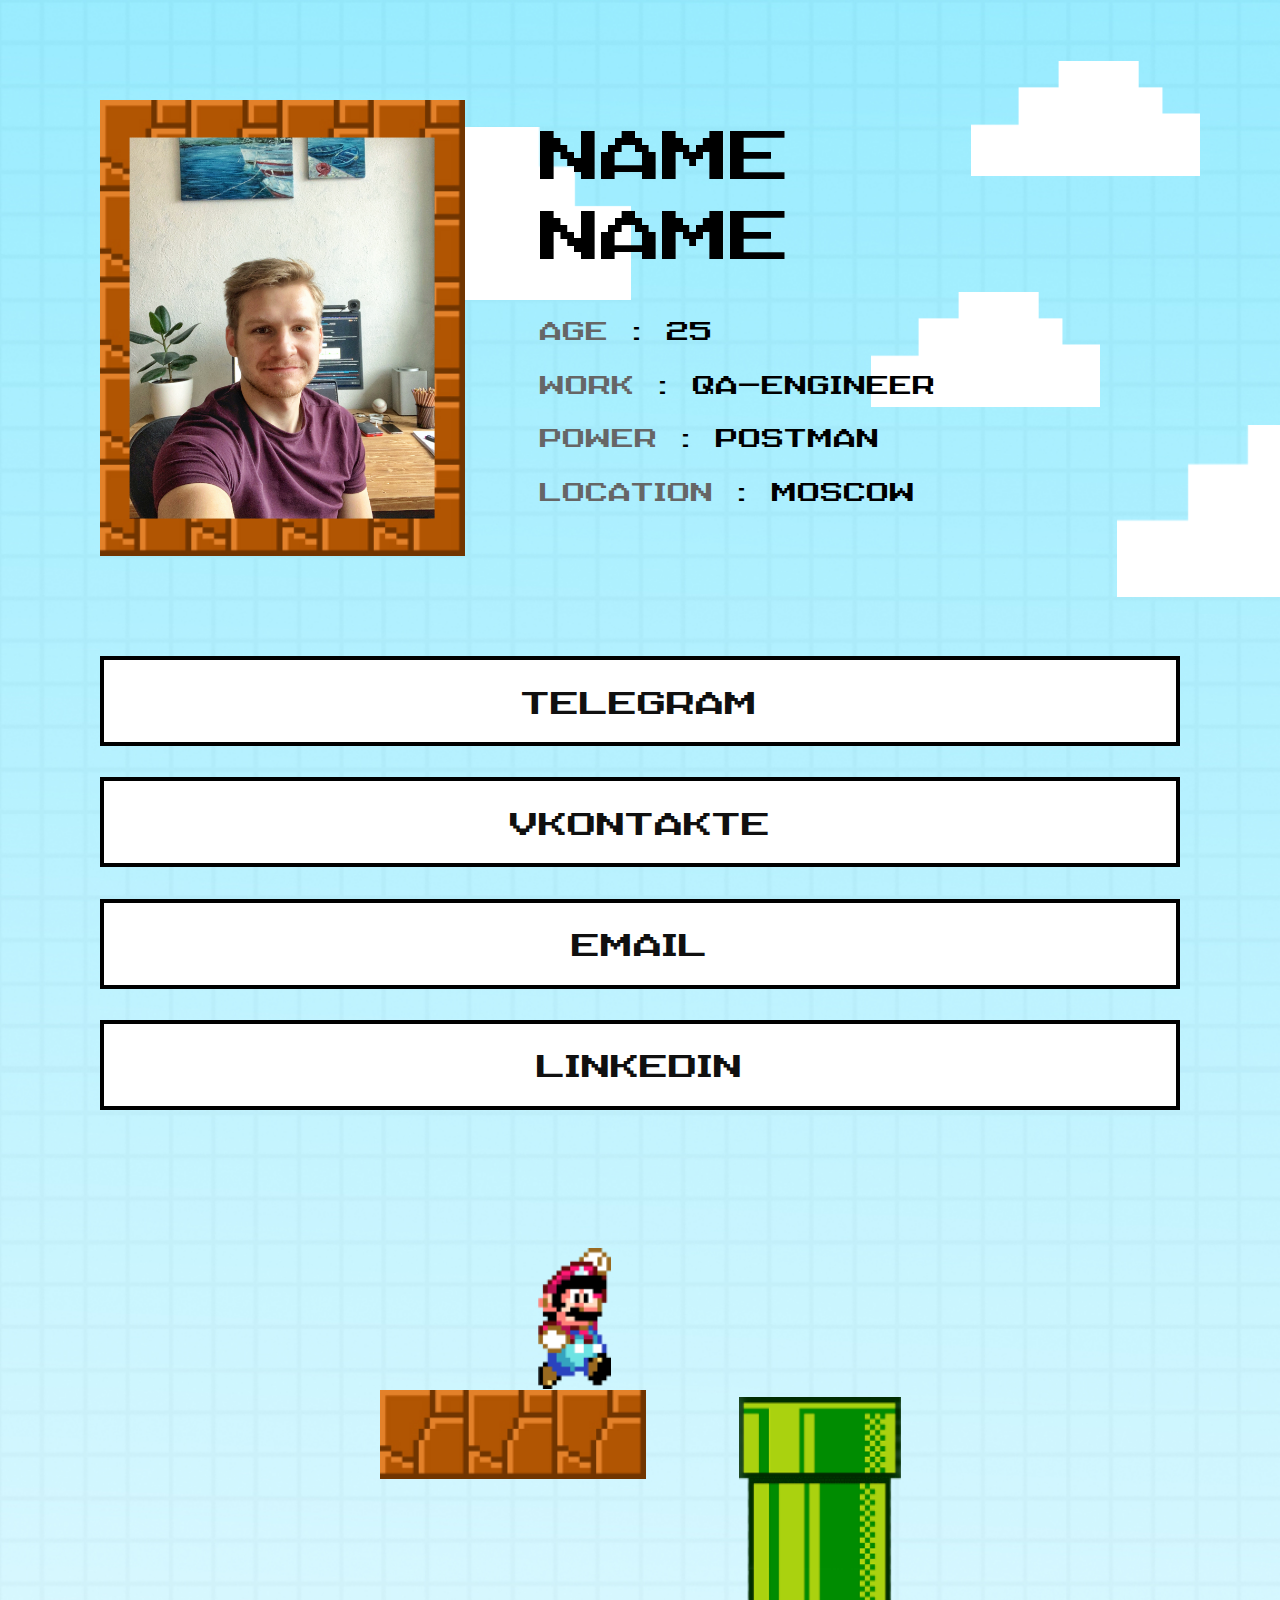
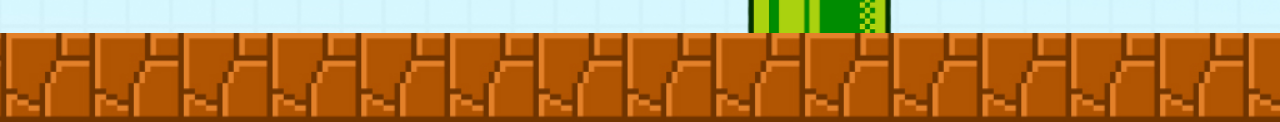
==== index.html @ f7bfec95 "Файлы сайта-визитки" ====
<!doctype html>
<html lang="ru">

<head>
   <!-- Название страницы, которое отображается в верху вкладки браузера -->
   <title>Super Mario</title>
   <meta http-equiv="Content-type" content="text/html;charset=UTF-8" />
   <meta name="viewport" content="width=device-width" initial-scale=1.0>
   <!-- изображение Марио, отображается перед названием страницы вверху вкладки браузера -->
   <link rel="icon" href="./image/favicon__mario.png" type="image/png">
   <!-- подключение файла стилей, который убирает настройки браузера для одинакового отображения страницы во всех браузерах -->
   <link rel="stylesheet" href="css/resetStyle.css">
   <!-- подключение файла стилей -->
   <link rel="stylesheet" href="css/style.css?_v=1">
</head>

<body>
   <div class="wrapper">
      <main class="main">
         <!-- Облако -->
         <img class="cloud_1" src="./image/cloud.png" alt="Облако">
         <!-- Облако -->
         <img class="cloud_2" src="./image/cloud.png" alt="Облако">
         <!-- Облако -->
         <img class="cloud_3" src="./image/cloud.png" alt="Облако">
         <!-- Облако -->
         <img class="cloud_4" src="./image/cloud.png" alt="Облако">
         <!-- Полка на которой стоит Марио -->
         <img class="shelf" src="./image/shelf.jpg" alt="Полка на которой стоит Mario">
         <!-- Изображение Марио -->
         <div class="mario duble_jump">
            <img class="mario-img" src="./image/mario.png" alt="Марио">
         </div>
         <!-- Зелёная труба -->
         <img class="green__pipe" src="./image/green__pipe.png" alt="Зеленая труба">
         <!-- Пол -->
         <div class="floor">
            <img class="floor-img" src="./image/floor.jpg" alt="Пол из камней">
         </div>

         <!-- аудио файл, воспроизводится при прыжке Марио -->
         <audio src="./audio/super-mario.mp3" preload></audio>
         <div class="container">
            <section class="data">
               <div class="foto">
                  <div class="foto__frame">
                     <!-- Рамка для фото -->
                     <img src="./image/foto__frame.jpg" alt="Рамка для фотографии из камней">
                  </div>
                  <div class="foto__foto">
                     <!-- Фото -->
                     <img src="./image/foto.jpg" alt="Фотография">
                  </div>
               </div>
               <div class="text">
                  <!-- Имя -->
                  <div class="name">
                     <div>NAME</div>
                     <div>NAME</div>
                  </div>
                  <div>
                     <div class="list"><span>age</span><span>:</span><span>25</span></div>
                     <div class="list"><span>work</span><span>:</span><span>qa-engineer</span></div>
                     <div class="list"><span>Power</span><span>:</span><span>Postman</span></div>
                     <div class="list"><span>location</span><span>:</span><span>moscow</span></div>

                  </div>
               </div>
            </section>
            <!-- Ссылки -->
            <section class="links">
               <div class="link"><a href="https://t.me/german_dolnikov">Telegram</a></div>
               <div class="link"><a href="https://vk.com/german.dolnikov">Vkontakte</a></div>
               <div class="link"><a href="mailto:german@dolnikov.ru">Email</a></div>
               <div class="link"><a href="https://www.linkedin.com/in/germandolnikov/">Linkedin</a></div>

            </section>
         </div>
      </main>
   </div>
   <!-- подключение файла javascript -->
   <script src="js/script.js"></script>
</body>

</html>
---- css/resetStyle.css ----
/*Сброс стилей браузеров*/
* {
	padding: 0;
	margin: 0;
	border: 0;
	box-sizing: border-box;
}

*,
*:before,
*:after {
	-moz-box-sizing: border-box;
	-webkit-box-sizing: border-box;
	box-sizing: border-box;
}

:focus,
:active {
	outline: none;
}

a:focus,
a:active {
	outline: none;
}

nav,
footer,
header,
aside {
	display: block;
}

html,
body {
	height: 100%;
	width: 100%;
	font-size: 100%;
	line-height: 1;
	font-size: 14px;
	-ms-text-size-adjust: 100%;
	-moz-text-size-adjust: 100%;
	-webkit-text-size-adjust: 100%;
}

input,
button,
textarea {
	font-family: inherit;
}

input::-ms-clear {
	display: none;
}

button {
	cursor: pointer;
}

button::-moz-focus-inner {
	padding: 0;
	border: 0;
}

a,
a:visited {
	text-decoration: none;
}

a:hover {
	text-decoration: none;
}

ul li {
	list-style: none;
}

img {
	vertical-align: top;
}

h1,
h2,
h3,
h4,
h5,
h6 {
	font-size: inherit;
	font-weight: 400;
}
---- css/style.css ----
/* подключение файлов шрифта с разными вариантами форматов для отображения в разных браузерах */
@font-face {
   font-family: "Nineteen Ninety Seven";
   font-style: normal;
   font-weight: 400;
   src: local("Nineteen Ninety Seven"),
      /* Пути к файлам шрифта */
      url("../fonts/NineteenNinetySeven.otf") format("otf"),
      url("../fonts/NineteenNinetySeven.ttf") format("ttf"),
      url("../fonts/NineteenNinetySeven.woff") format("woff"),
      url("../fonts/NineteenNinetySeven.woff2") format("woff2");
}

/* замена изображения курсора */
html {
   cursor: url("../image/default__cursor.png"), auto;
}

/* замена изображения курсора при наведения на ссылки*/
.mario-img,
a {
   cursor: url("../image/cuesor_on_link.png") 18 0, auto;
}

/* установка шрифта для всего документа */
body {
   font-family: "Nineteen Ninety Seven";
   overflow-x: hidden;
}

.main {
   position: relative;
   /* размеры блока, который формирует размер страницы отображения на экране */
   /* ширина блока равна ширине экрана */
   width: 100vw;
   /* высота блока равна минимум высоте экрана */
   min-height: 100vh;
   /* а также высота может быть больше высоты экрана если требуется вместить содержимое страницы */
   height: 100%;
   /* картинка фона */
   background-image: url(../image/fon_1440.jpg);
   /* настройки отображения картинки */
   background-repeat: no-repeat;
   background-size: cover;
   overflow: hidden;
}

/* Медиа запрос. Применяются стили указанные в медиазапросе при ширине экрана меньше указанного (1440px) */
@media (max-width: 1439.98px) {
   .main {
      /* картинка фона */
      background-image: url(../image/fon_1024.jpg);
      padding-bottom: 40vw;
   }
}

/* при еще более меньшем экране снова стили поменяются, но только те, которые записаны в медиазапросе */
@media (max-width:1023.98px) {
   .main {
      padding-bottom: 50vw;
   }
}

.floor {
   position: absolute;
   /* позиционирование каменного пола от низа экрана (в процентах относительно высоты экрана) */
   bottom: 0vw;
   /* высота пола*/
   height: 4.93vw;
   /* ширина пола */
   width: 100%;
   z-index: 3;
}

@media (max-width:1439.98px) {
   .floor {
      height: 6.93vw;
   }
}

@media (max-width:1023.98px) {
   .floor {
      height: 11.11vw;
   }
}

.floor-img {
   /* позиционирование картинки пола, такой набор стилей применяется
   для адаптивного отображения картинки внутри блока floor */
   position: absolute;
   top: 0;
   left: 0;
   width: 100%;
   height: 100%;
   object-fit: cover;
}

/* Облака */

[class^="cloud"] {
   position: absolute;
}

/* позиционирование облаков и их размеры */
.cloud_1 {
   /* координаты позиционирования */
   top: 7.08vw;
   left: 16.04vw;
   /* размер */
   width: 19.03vw;
   height: 9.58vw;
}

@media (max-width:1439.98px) {
   .cloud_1 {
      top: 9.96vw;
      left: 22.56vw;
      width: 26.76vw;
      height: 13.48vw;
   }
}

.cloud_2 {
   top: 3.4vw;
   left: 53.96vw;
   width: 12.71vw;
   height: 6.39vw;
}

@media (max-width:1439.98px) {
   .cloud_2 {
      top: 22.8vw;
      left: 68.07vw;
      width: 17.87vw;
      height: 8.98vw;
   }
}

@media (max-width:1023.98px) {
   .cloud_2 {
      top: 4.72vw;
      left: 58.06vw;
      width: 30vw;
      height: 15vw;
   }
}

.cloud_3 {
   top: 17.01vw;
   left: 48.4vw;
   width: 12.71vw;
   height: 6.39vw;
}

@media (max-width:1439.98px) {
   .cloud_3 {
      top: 4.79vw;
      left: 75.88vw;
      width: 17.87vw;
      height: 8.98vw;
   }
}

@media (max-width:1023.98px) {
   .cloud_3 {
      top: 44.17vw;
      left: 43vw;
      width: 30vw;
      height: 15vw;
   }
}

.cloud_4 {
   top: 9.17vw;
   right: 6.87vw;
   width: 19.03vw;
   height: 9.58vw;
}

@media (max-width:1439.98px) {
   .cloud_4 {
      top: 33.2vw;
      right: -14vw;
      width: 26.76vw;
      height: 13.48vw;
   }
}

@media (max-width:1023.98px) {
   .cloud_4 {
      top: 30vw;
      right: -5.5vw;
      width: 23.89vw;
      height: 11.94vw;
   }
}

/* блок, который задаёт размеры области для содержания страницы. В нем находятся фото, текст и ссылки */
.container {
   width: 100%;
   padding: 5.56vw;
}

@media (max-width:1439.98px) {
   .container {
      display: block;
      padding: 7.81vw;
   }
}

/* Зелёная труба */
.green__pipe {
   /* позиционирование картинки  */
   position: absolute;
   bottom: 0vw;
   right: 5.56vw;
   z-index: 2;
   /* размер картинки */
   width: 9.03vw;
   height: 18.06vw;
}

@media (max-width:1439.98px) {
   .green__pipe {
      right: 29.59vw;
      width: 12.7vw;
      height: 25.39vw;
   }
}

@media (max-width:1023.98px) {
   .green__pipe {
      bottom: -10vw;
      right: 16.67vw;
      width: 19.44vw;
      height: 38.89vw;
   }
}

/* полка, на которой стоит Марио */
.shelf {
   position: absolute;
   bottom: 21.81vw;
   right: 16.67vw;
   width: 14.79vw;
   height: 4.93vw;
}

@media (max-width:1439.98px) {
   .shelf {
      bottom: 19vw;
      right: 49.51vw;
      width: 20.8vw;
      height: 6.93vw;
   }
}

@media (max-width:1023.98px) {
   .shelf {
      bottom: 17.78vw;
      right: 44.72vw;
      width: 33.33vw;
      height: 11.11vw;
   }
}

/* Блок с картинкой Марио, этот блок применяется для анимации движения Марио.
Этот блок будет поворачиватся и перемещать Марио */
.mario {
   /* позиционирование */
   position: absolute;
   bottom: 20.5vw;
   right: 9.3vw;
   z-index: 1;
   /* размеры */
   width: 14vw;
   height: 14vw;
}

/* картинка Марио */
.mario-img {
   /* размеры */
   width: 4.1vw;
   height: 7.85vw;
}

@media (max-width:1439.98px) {
   .mario {
      bottom: 13vw;
      right: 34vw;
      width: 24vw;
      height: 24vw;
   }

   .mario-img {
      width: 5.76vw;
      height: 11.04vw;
   }
}

@media (max-width:1023.98px) {
   .mario {
      bottom: 10vw;
      right: 25vw;
      width: 35vw;
      height: 35vw;
   }

   .mario-img {
      width: 8.33vw;
      height: 15.83vw;
   }
}

/* общий блок, внутри которого находится блки с текстом */
.data {
   position: relative;
   display: flex;
   align-items: center;
   column-gap: 4.17vw;
}

@media (max-width:1439.98px) {
   .data {
      column-gap: 5.86vw;
   }
}

@media (max-width:1023.98px) {
   .data {
      display: block;
   }
}

/* размеры блока с фотографией */
.foto {
   position: relative;
   width: 20.28vw;
   height: 25.35vw;
}

@media (max-width:1439.98px) {
   .foto {
      width: 28.52vw;
      height: 35.64vw;
   }
}

@media (max-width:1023.98px) {
   .foto {
      width: 44.44vw;
      height: 55.56vw;
   }
}

.foto__frame,
.foto__foto {
   /*  задаёт размеры рамки и фото, они должны быть по размеру блока foto,
   т.е. 100% ширины и высоты */
   position: absolute;
   width: 100%;
   height: 100%;
}

/* Рамка для фотографии */
.foto__frame img {
   position: absolute;
   top: 0;
   left: 0;
   width: 100%;
   height: 100%;
   object-fit: cover;
}

/* Адаптивное позиционирование фотографии,
для того, что бы при загрузке любого размера
и соотношения сторон фотографии она отображалась правильно*/
.foto__foto img {
   position: absolute;
   /*  засположение фото по центру рамки */
   top: 50%;
   left: 50%;
   transform: translate(-50%, -50%);
   /* object-fit: cover это свойство поместит фото руководствуясь либо шириной,
   лобо высотой фотографии так, что бы фото заняло всё пространство */
   object-fit: cover;
   /* размер фотографии */
   width: 83.5%;
   height: 83.5%;
}

.name {
   /* размер шрифта имени */
   font-size: 3.333vw;
   font-weight: 500;
   /*  отступы между строчками с именем */
   padding-bottom: 0.1em;
}

@media (max-width:1439.98px) {
   .name {
      font-size: 4.79vw;
   }
}

@media (max-width:1023.98px) {
   .name {
      font-size: 6.12vw;
      margin-top: 9.72vw;
   }
}

.name div {
   margin-bottom: 0.3em;
   /* текст выводится заглавными буквами */
   text-transform: uppercase;
}

.list {
   /* текст выводится заглавными буквами */
   text-transform: uppercase;
   /* размер шрифта */
   font-size: 1.25vw;
   /* отступы между строчками */
   margin: 1.39em 0px;
}

@media (max-width:1439.98px) {
   .list {
      font-size: 1.76vw;
   }
}

@media (max-width:1023.98px) {
   .list {
      font-size: 3.89vw;
   }
}

/* цвет наименований */
.list span:first-child {
   color: #666666;
}

.list span:nth-child(2) {
   padding: 0vw 1.11em;
}

.links {
   display: flex;
   column-gap: 2.78vw;
}

/* Ссылки */
a {
   display: inline-block;
   /* текст заглавными буквами */
   text-transform: uppercase;
   /* внешние отступы от соседних элементов */
   margin-top: 6.94vw;
   /* отступы со всех стором от текста до рамки */
   padding: 2.08vw;
   font-size: 1.11vw;
   /* цвет шрифта */
   color: #101010;
   /* рамка ссылки: толщина линии, вид рамки, цвет */
   border: 0.28vw solid rgb(0, 0, 0);
   /* цвет фона */
   background-color: #FFFFFF;
}

@media (max-width:1439.98px) {
   .links {
      width: 100%;
      display: block;
      margin-top: 5.37vw;
   }

   a {
      font-size: 2.25vw;
      width: 100%;
      text-align: center;
      border-width: 0.39vw;
      margin-top: 2.44vw;
   }
}

@media (max-width:1023.98px) {
   .links {
      display: block;
      margin-top: 5.37vw;
   }

   a {
      font-size: 3.89vw;
      width: 100%;
      text-align: center;
      border-width: 1.11vw;
      margin-top: 4.17vw;
      padding: 5.56vw;
   }
}

/* Изменение цвета при наведении на ссылку */
a:hover {
   color: #D02F21;
}

/* ======= Анимация прыжка Mario ======= */
/* при изменении скорости анимации, необходимо поменять время в анимациях
под именами jump и rotate_img для сохранения синхронности */
.mario.jump {
   /* animation:
   jump - имя анимации
   1.5s - длительнасть в секундах
   linear - линейность воспроизведения (можно заменить на ease)
   forwards - после проигрывания остаётся конечное положение Марио
    */
   animation: jump 1.5s linear 1 forwards;
}

.mario.jump .mario-img {
   position: relative;
   animation: rotate_img 1.5s linear 1 forwards;
}

@keyframes jump {
   0% {
      transform: rotate(0deg);
   }

   40% {
      transform: rotate(130deg);
   }

   100% {
      transform: rotate(130deg);
   }
}

@keyframes rotate_img {
   0% {
      transform: rotate(0deg);
   }

   40% {
      transform: rotate(-130deg) translate(0%, 0%);
   }

   100% {
      transform: rotate(-130deg) translate(0%, 200%);
   }
}

/* анимация двойного прыжка */
.mario.duble_jump {
   animation: duble_jump 5s linear infinite;
}

@keyframes duble_jump {
   0% {
      transform: translate(0vw, 0vw);
   }

   8% {
      transform: translate(0vw, -1.5vw);
   }

   16% {
      transform: translate(0vw, 0vw);
   }

   24% {
      transform: translate(0vw, -1.5vw);
   }

   32% {
      transform: translate(0vw, 0vw);
   }

   100% {}
}
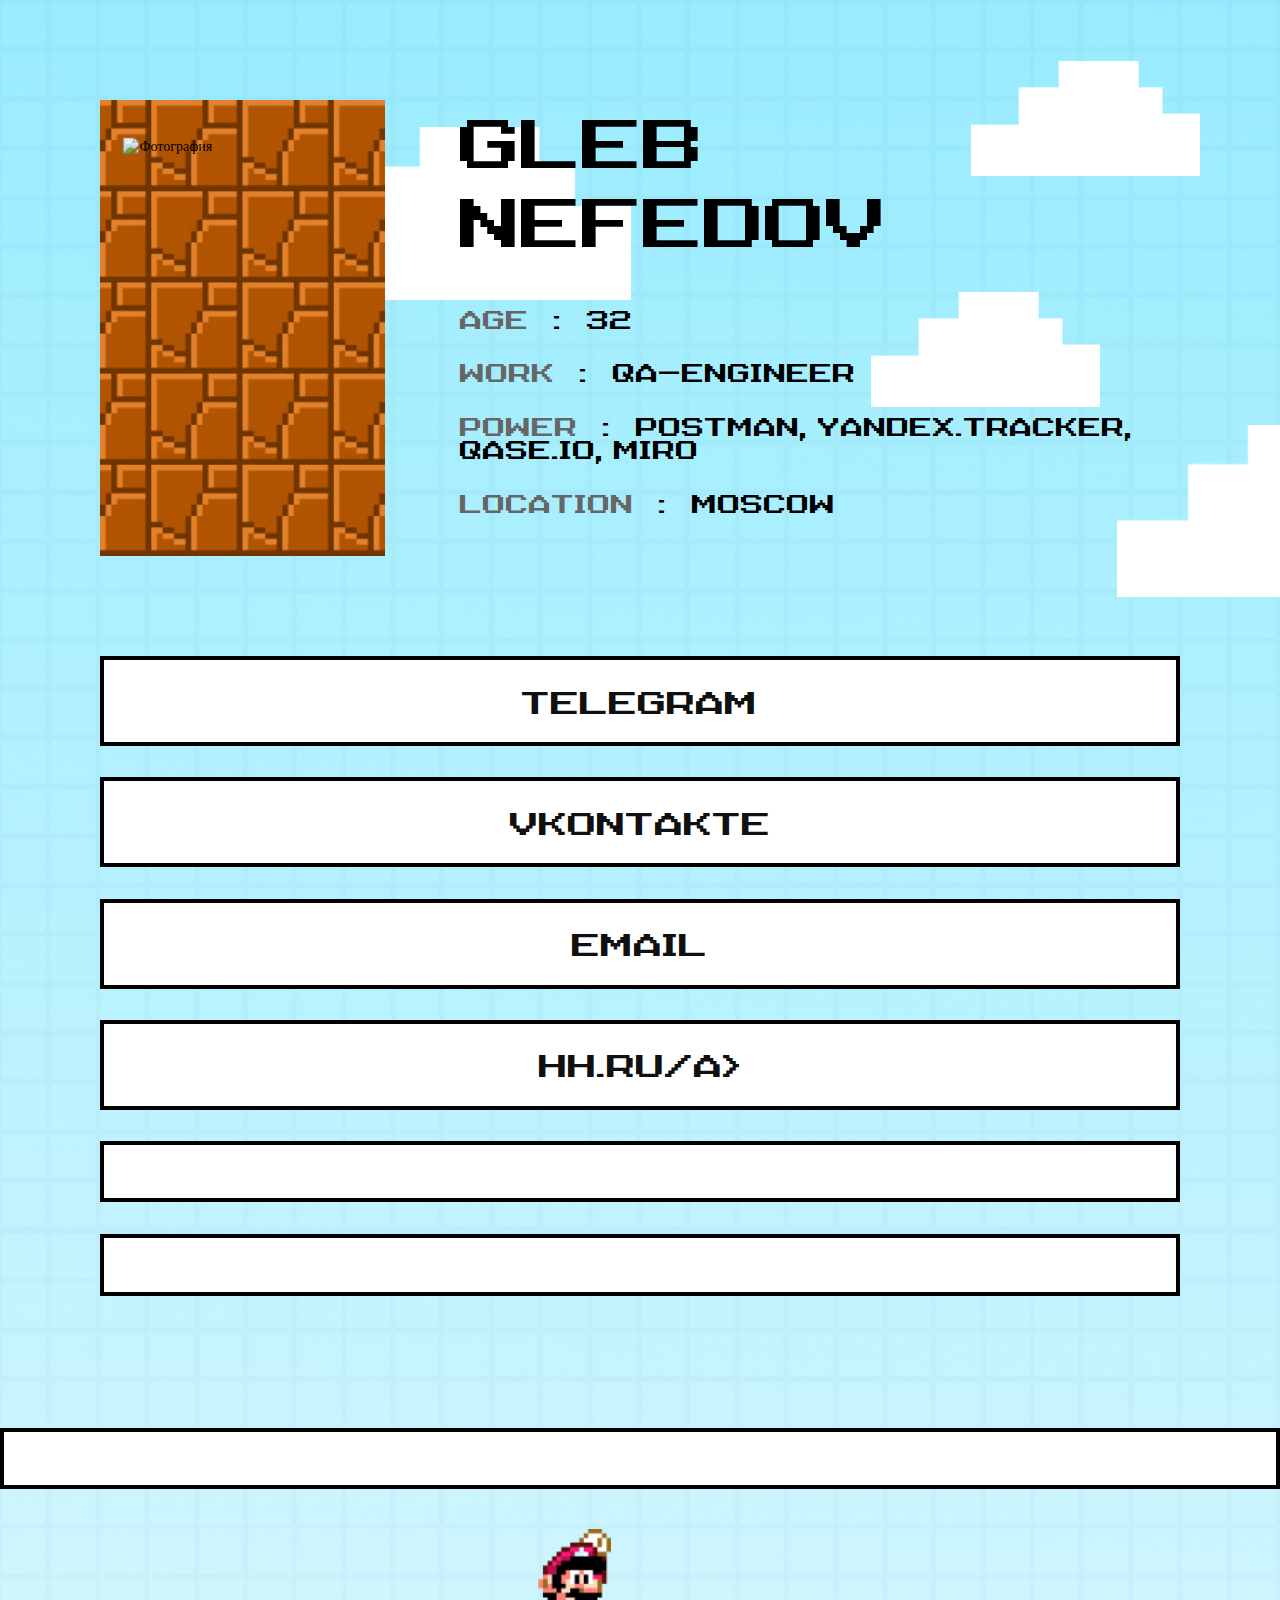
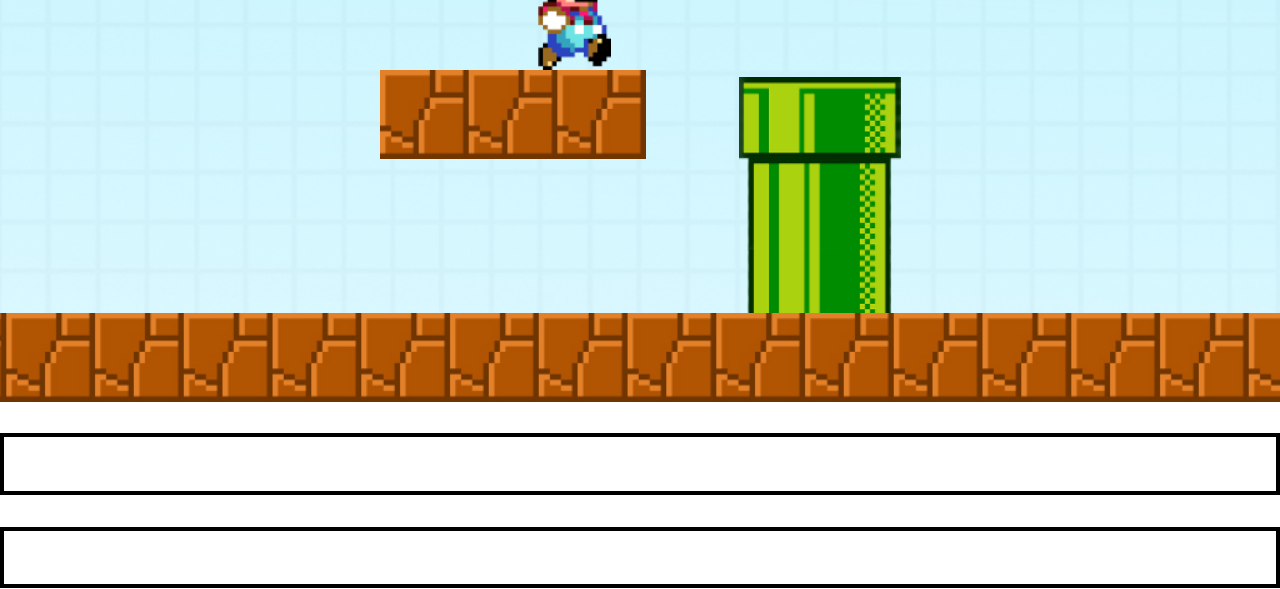
==== commit 9ea9662b: "Add files via upload" ====
--- a/index.html
+++ b/index.html
@@ -55,24 +55,24 @@
                <div class="text">
                   <!-- Имя -->
                   <div class="name">
-                     <div>NAME</div>
-                     <div>NAME</div>
+                     <div>Gleb</div>
+                     <div>Nefedov</div>
                   </div>
                   <div>
-                     <div class="list"><span>age</span><span>:</span><span>25</span></div>
-                     <div class="list"><span>work</span><span>:</span><span>qa-engineer</span></div>
-                     <div class="list"><span>Power</span><span>:</span><span>Postman</span></div>
-                     <div class="list"><span>location</span><span>:</span><span>moscow</span></div>
+                     <div class="list"><span>Age</span><span>:</span><span>32</span></div>
+                     <div class="list"><span>Work</span><span>:</span><span>Qa-engineer</span></div>
+                     <div class="list"><span>Power</span><span>:</span><span>Postman, Yandex.Tracker,  Qase.io, Miro</span></div>
+                     <div class="list"><span>Location</span><span>:</span><span>Moscow</span></div>
 
                   </div>
                </div>
             </section>
             <!-- Ссылки -->
             <section class="links">
-               <div class="link"><a href="https://t.me/german_dolnikov">Telegram</a></div>
-               <div class="link"><a href="https://vk.com/german.dolnikov">Vkontakte</a></div>
-               <div class="link"><a href="mailto:german@dolnikov.ru">Email</a></div>
-               <div class="link"><a href="https://www.linkedin.com/in/germandolnikov/">Linkedin</a></div>
+               <div class="link"><a href="https://t.me/E_Ventura">Telegram</a></div>
+               <div class="link"><a href="https://vk.com/nglebka">Vkontakte</a></div>
+               <div class="link"><a href="mailto:nglebka77@yandex.ru">Email</a></div>
+               <div class="link"><a href="https://hh.ru/resume/27342361ff009d2b800039ed1f736563726574/">HH.ru/a></div>
 
             </section>
          </div>
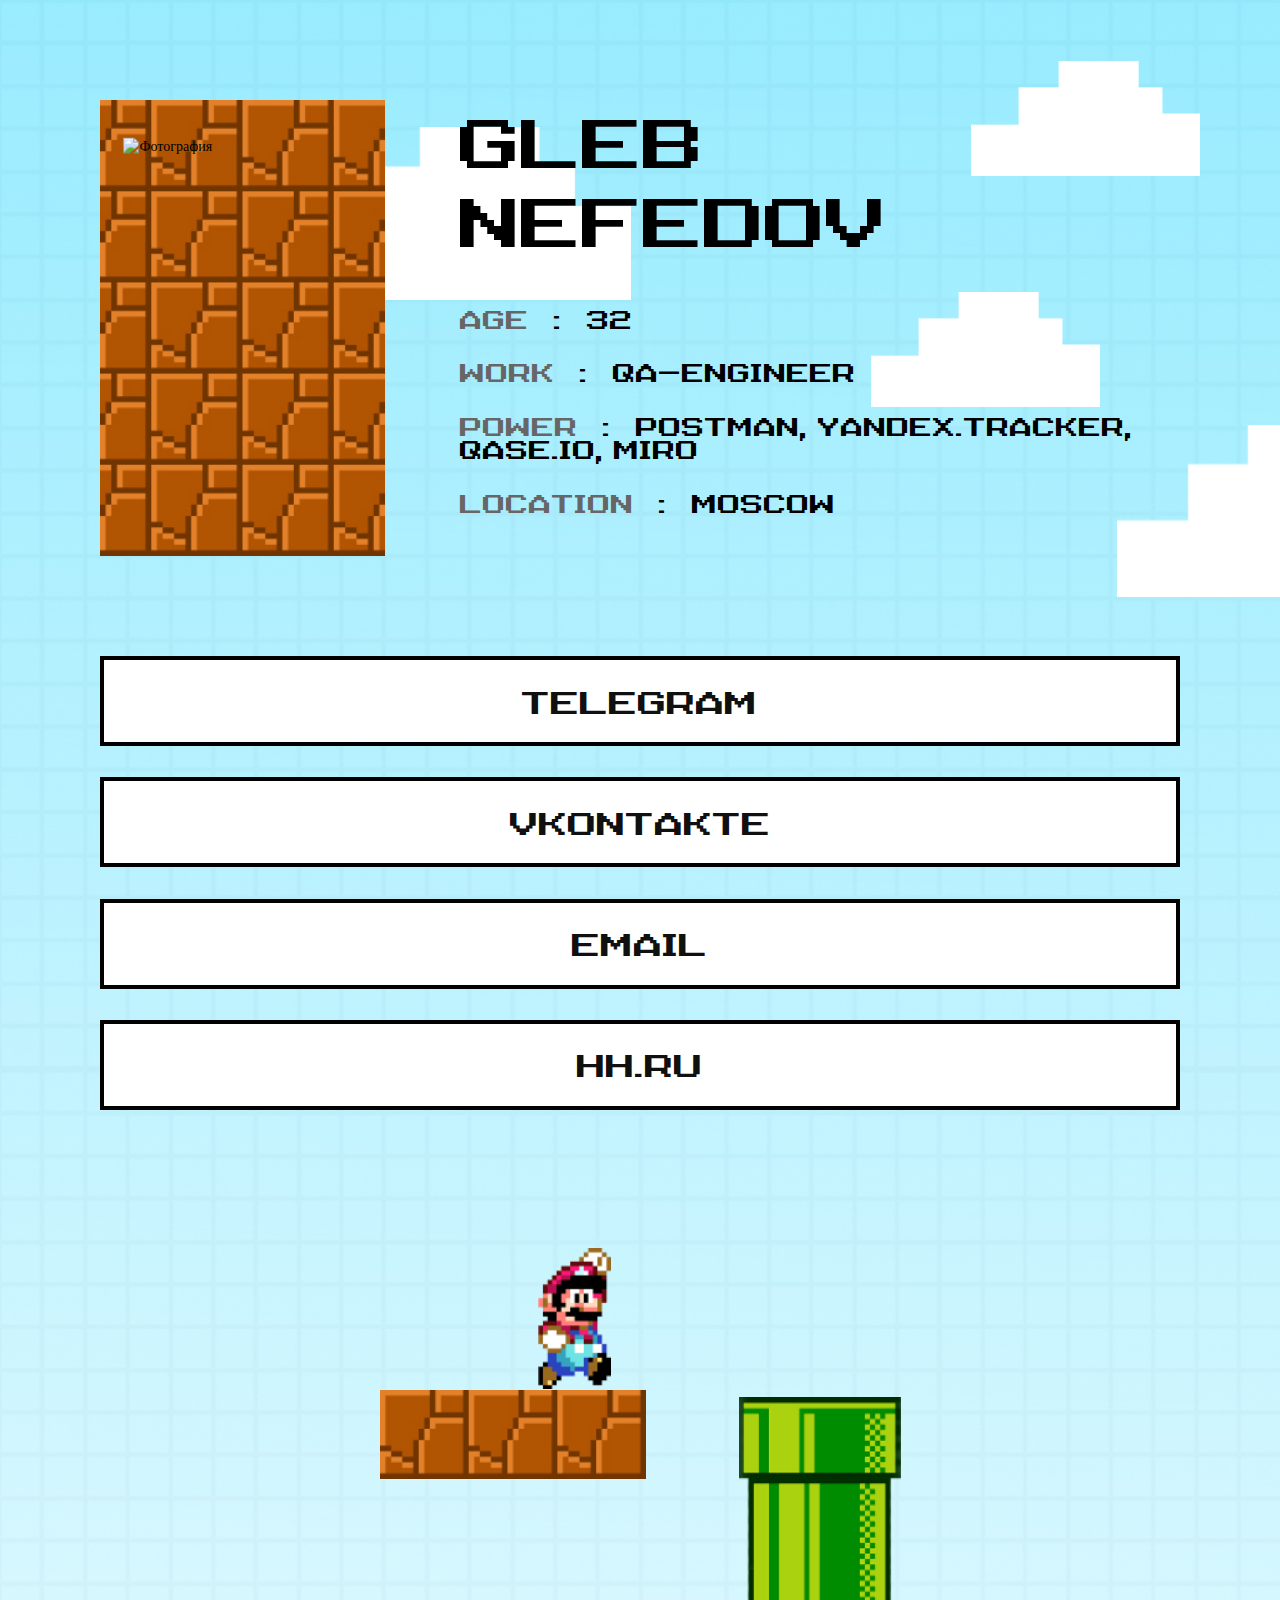
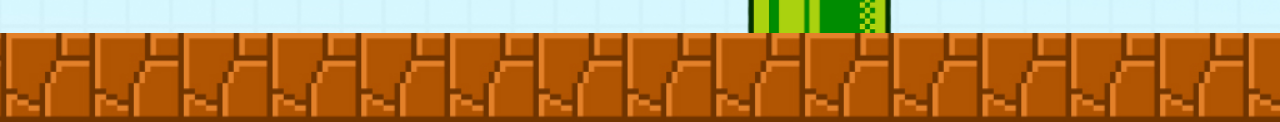
==== commit edbccba9: "Add files via upload" ====
--- a/index.html
+++ b/index.html
@@ -72,7 +72,7 @@
                <div class="link"><a href="https://t.me/E_Ventura">Telegram</a></div>
                <div class="link"><a href="https://vk.com/nglebka">Vkontakte</a></div>
                <div class="link"><a href="mailto:nglebka77@yandex.ru">Email</a></div>
-               <div class="link"><a href="https://hh.ru/resume/27342361ff009d2b800039ed1f736563726574/">HH.ru/a></div>
+               <div class="link"><a href="https://hh.ru/resume/27342361ff009d2b800039ed1f736563726574/">HH.ru</a></div>
 
             </section>
          </div>
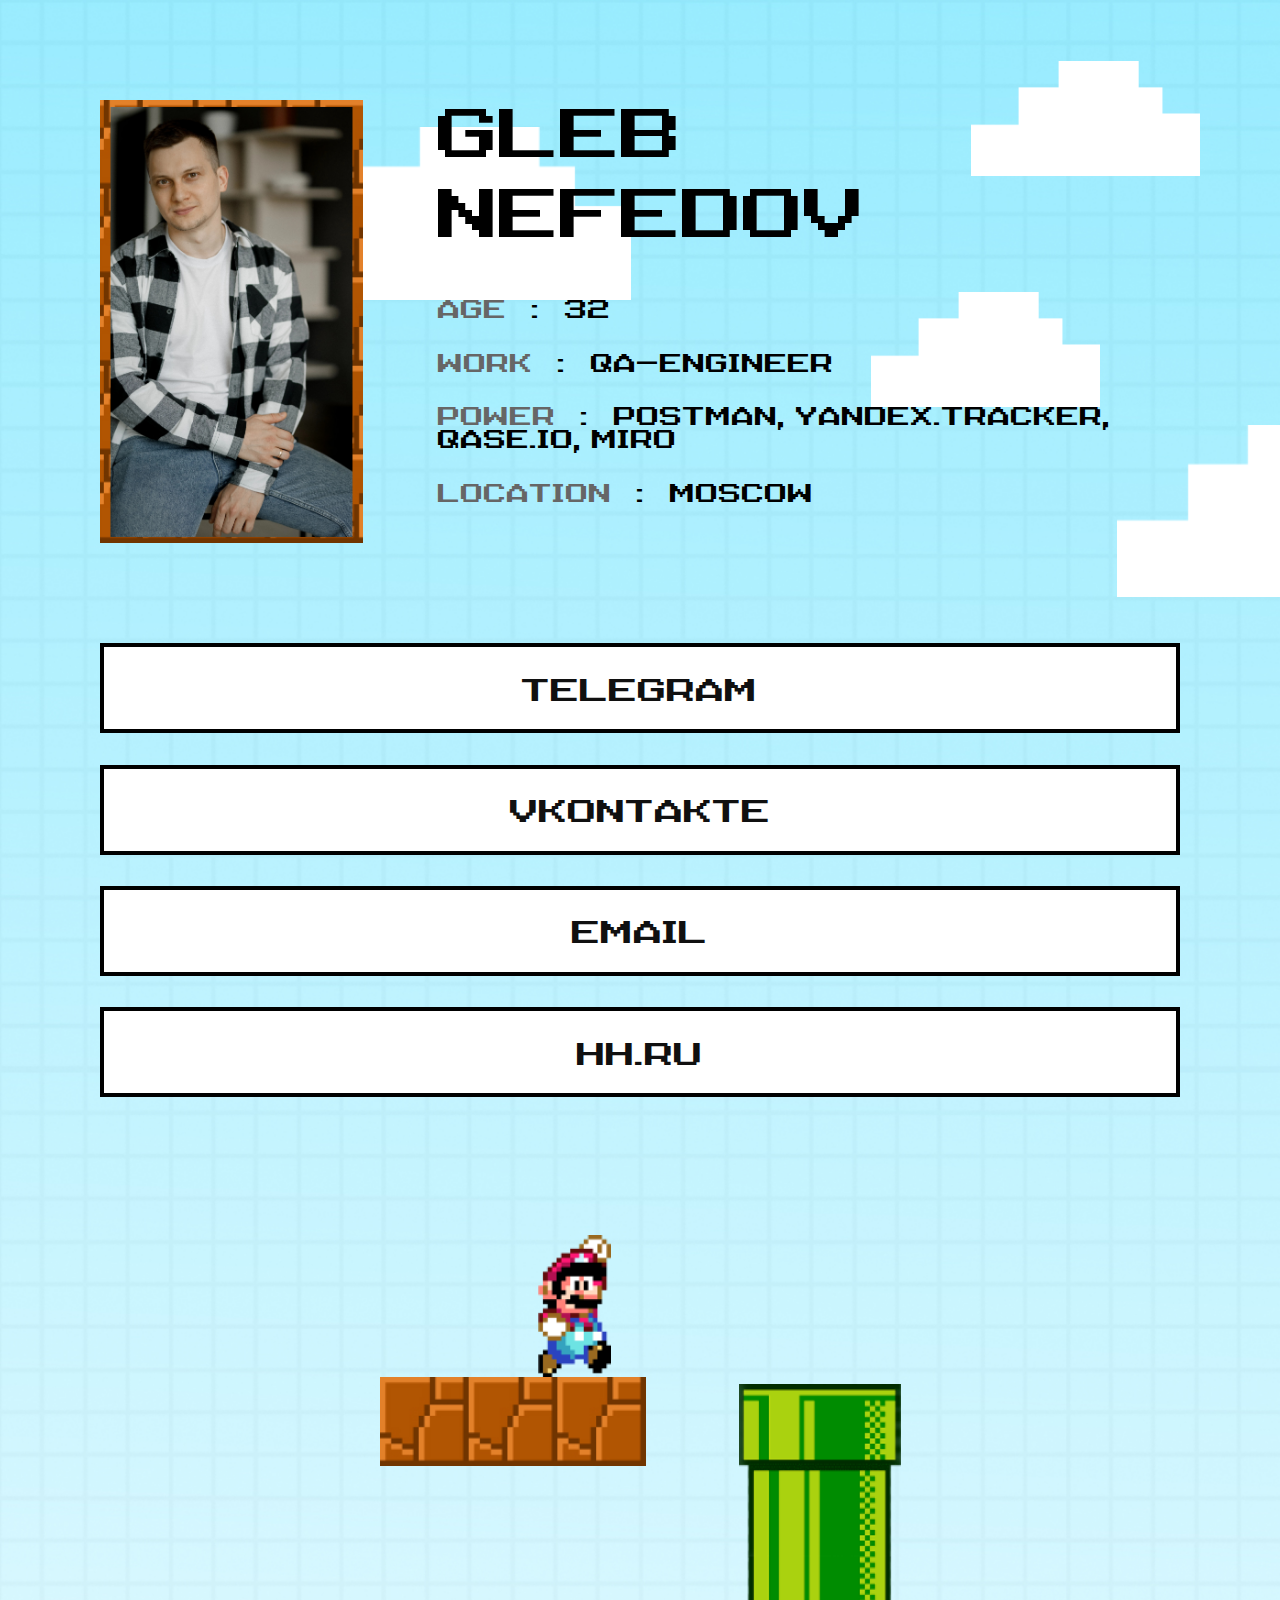
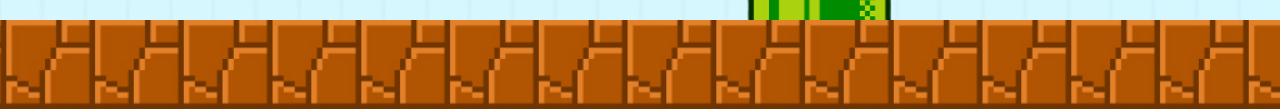
==== commit 1fde9b27: "Add files via upload" ====
--- a/index.html
+++ b/index.html
@@ -1,13 +1,28 @@
 <!doctype html>
 <html lang="ru">
+<head>
+   <!-- установка Yandex.Metrika counter -->
+<script type="text/javascript" >
+   (function(m,e,t,r,i,k,a){m[i]=m[i]||function(){(m[i].a=m[i].a||[]).push(arguments)};
+   m[i].l=1*new Date();
+   for (var j = 0; j < document.scripts.length; j++) {if (document.scripts[j].src === r) { return; }}
+   k=e.createElement(t),a=e.getElementsByTagName(t)[0],k.async=1,k.src=r,a.parentNode.insertBefore(k,a)})
+   (window, document, "script", "https://mc.yandex.ru/metrika/tag.js", "ym");
 
-<head>
+   ym(96444258, "init", {
+        clickmap:true,
+        trackLinks:true,
+        accurateTrackBounce:true
+   });
+</script>
+<noscript><div><img src="https://mc.yandex.ru/watch/96444258" style="position:absolute; left:-9999px;" alt="" /></div></noscript>
+<!-- /Yandex.Metrika counter -->
    <!-- Название страницы, которое отображается в верху вкладки браузера -->
    <title>Super Mario</title>
    <meta http-equiv="Content-type" content="text/html;charset=UTF-8" />
    <meta name="viewport" content="width=device-width" initial-scale=1.0>
    <!-- изображение Марио, отображается перед названием страницы вверху вкладки браузера -->
-   <link rel="icon" href="./image/favicon__mario.png" type="image/png">
+   <link rel="icon" href="./image/favicon__mario.ico" type="x-icon">
    <!-- подключение файла стилей, который убирает настройки браузера для одинакового отображения страницы во всех браузерах -->
    <link rel="stylesheet" href="css/resetStyle.css">
    <!-- подключение файла стилей -->
@@ -15,6 +30,10 @@
 </head>
 
 <body>
+        <!-- прелоадер-->
+   <div id='preloader'>
+    <img src="image/preloader.gif" alt="preloader">
+</div>
    <div class="wrapper">
       <main class="main">
          <!-- Облако -->
@@ -37,7 +56,6 @@
          <div class="floor">
             <img class="floor-img" src="./image/floor.jpg" alt="Пол из камней">
          </div>
-
          <!-- аудио файл, воспроизводится при прыжке Марио -->
          <audio src="./audio/super-mario.mp3" preload></audio>
          <div class="container">
--- a/css/style.css
+++ b/css/style.css
@@ -10,7 +10,34 @@
       url("../fonts/NineteenNinetySeven.woff") format("woff"),
       url("../fonts/NineteenNinetySeven.woff2") format("woff2");
 }
-
+/* прелоадер */
+#preloader {
+    position: fixed;
+    top: 0;
+    left: 0;
+    width: 100%;
+    height: 100%;
+    display: flex;
+    align-items: center;
+    justify-content: center;
+    background: #ffffff;
+}
+#preloader.hide-preloader {
+    animation: hidePreloader 1s;
+}
+
+#preloader.preloader-hidden {
+    display: none;
+}
+
+@keyframes hidePreloader {
+    0% {
+        opacity: 1;
+    }
+    100% {
+        opacity: 0;
+    }
+}
 /* замена изображения курсора */
 html {
    cursor: url("../image/default__cursor.png"), auto;
@@ -316,7 +343,7 @@
 .data {
    position: relative;
    display: flex;
-   align-items: center;
+   align-items: left;
    column-gap: 4.17vw;
 }
 
@@ -336,19 +363,19 @@
 .foto {
    position: relative;
    width: 20.28vw;
-   height: 25.35vw;
+   height: 35.35vw;
 }
 
 @media (max-width:1439.98px) {
    .foto {
-      width: 28.52vw;
-      height: 35.64vw;
+      width: 25.52vw;
+      height: 34.64vw;
    }
 }
 
 @media (max-width:1023.98px) {
    .foto {
-      width: 44.44vw;
+      width: 32.44vw;
       height: 55.56vw;
    }
 }
@@ -383,10 +410,10 @@
    transform: translate(-50%, -50%);
    /* object-fit: cover это свойство поместит фото руководствуясь либо шириной,
    лобо высотой фотографии так, что бы фото заняло всё пространство */
-   object-fit: cover;
+   object-fit: contain;
    /* размер фотографии */
-   width: 83.5%;
-   height: 83.5%;
+   width: 97%;
+   height: 97%;
 }
 
 .name {
@@ -503,7 +530,7 @@
 
 /* Изменение цвета при наведении на ссылку */
 a:hover {
-   color: #D02F21;
+   color: #ff0000;
 }
 
 /* ======= Анимация прыжка Mario ======= */
@@ -579,4 +606,4 @@
    }
 
    100% {}
-}+}
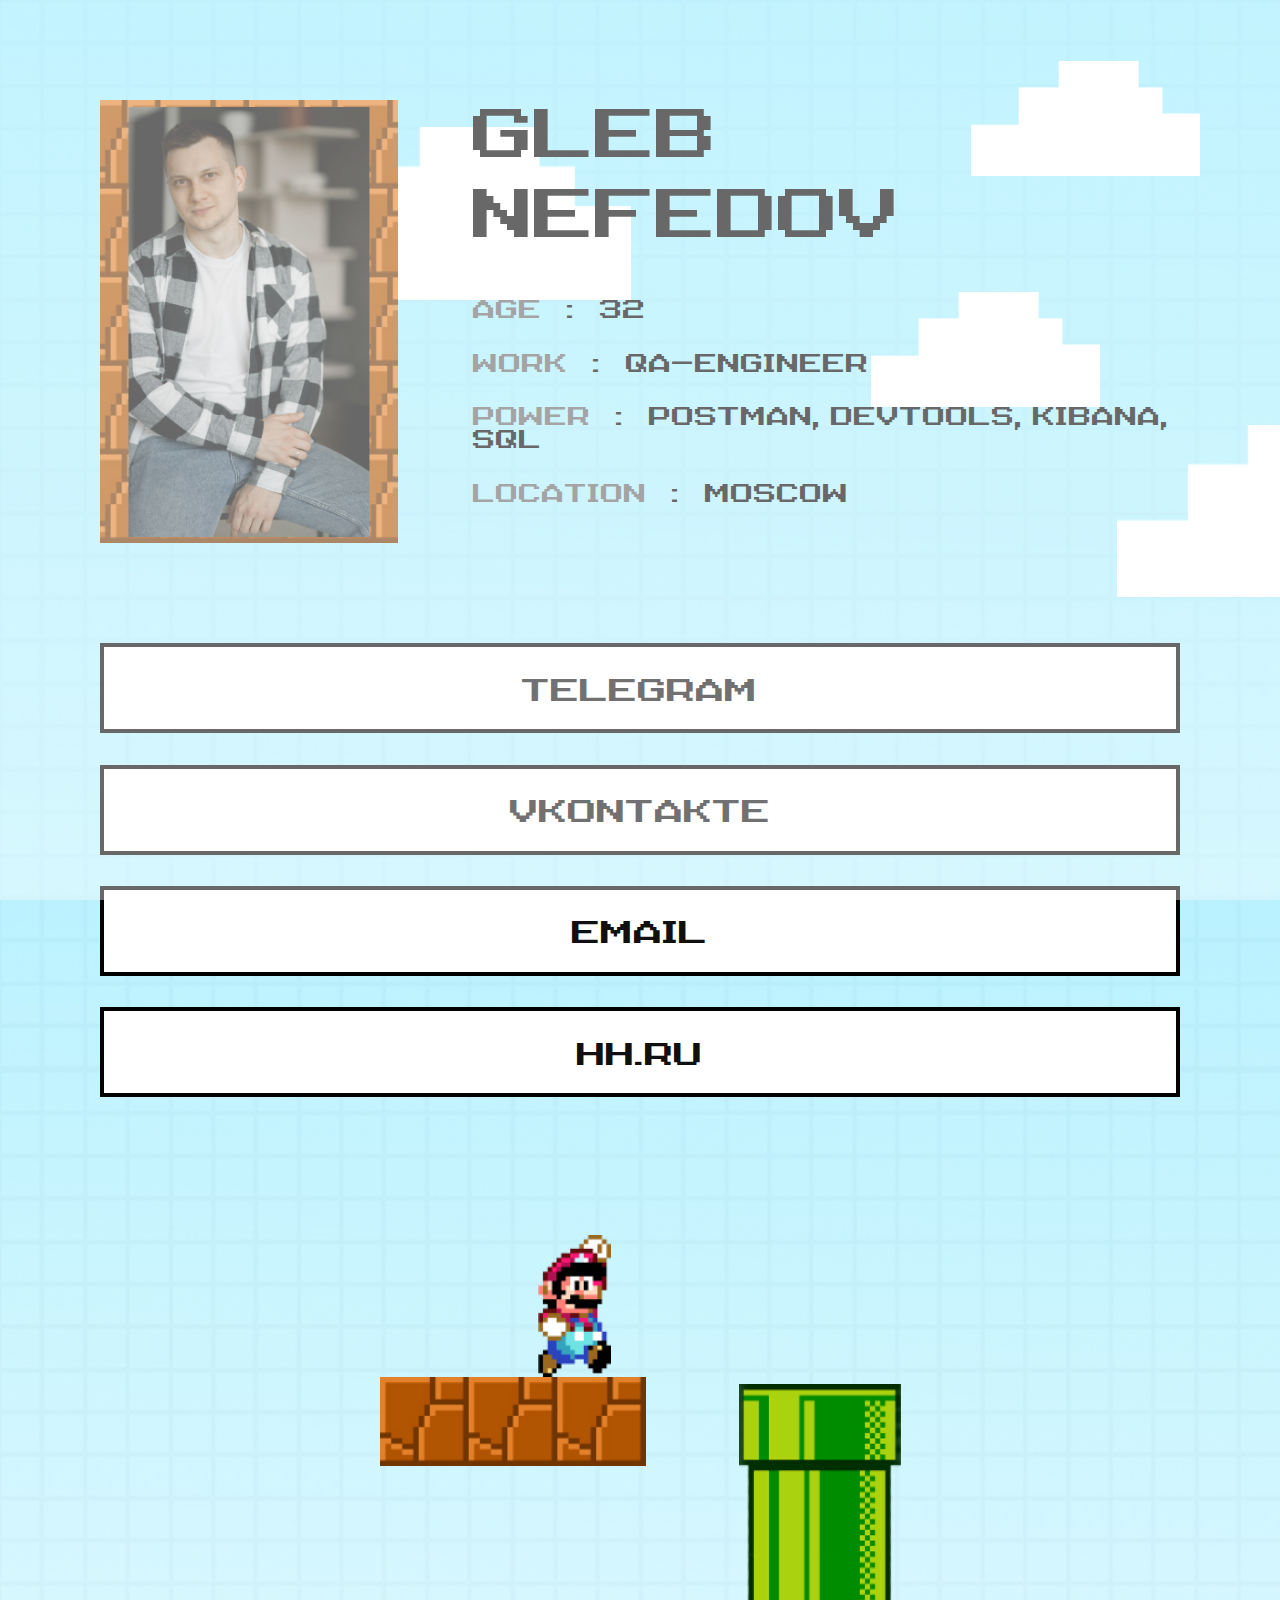
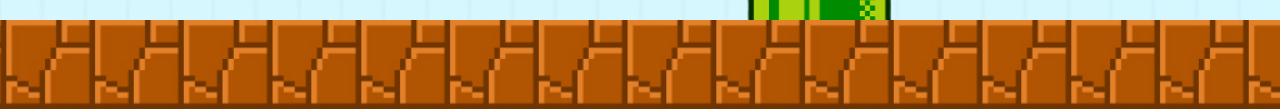
==== commit 5c05d6e4: "Изменил колонку power, добавил другие скиллы" ====
--- a/index.html
+++ b/index.html
@@ -18,11 +18,11 @@
 <noscript><div><img src="https://mc.yandex.ru/watch/96444258" style="position:absolute; left:-9999px;" alt="" /></div></noscript>
 <!-- /Yandex.Metrika counter -->
    <!-- Название страницы, которое отображается в верху вкладки браузера -->
-   <title>Super Mario</title>
+   <title>Super Mario by Glebka</title>
    <meta http-equiv="Content-type" content="text/html;charset=UTF-8" />
    <meta name="viewport" content="width=device-width" initial-scale=1.0>
    <!-- изображение Марио, отображается перед названием страницы вверху вкладки браузера -->
-   <link rel="icon" href="./image/favicon__mario.ico" type="x-icon">
+   <link rel="icon" href="./image/favicon__mario.png" type="png">
    <!-- подключение файла стилей, который убирает настройки браузера для одинакового отображения страницы во всех браузерах -->
    <link rel="stylesheet" href="css/resetStyle.css">
    <!-- подключение файла стилей -->
@@ -31,9 +31,10 @@
 
 <body>
         <!-- прелоадер-->
-   <div id='preloader'>
-    <img src="image/preloader.gif" alt="preloader">
+   <div class="loader">
+  <div class="loader_inner"></div>
 </div>
+<script src="https://ajax.googleapis.com/ajax/libs/jquery/3.6.1/jquery.min.js"></script>
    <div class="wrapper">
       <main class="main">
          <!-- Облако -->
@@ -79,7 +80,7 @@
                   <div>
                      <div class="list"><span>Age</span><span>:</span><span>32</span></div>
                      <div class="list"><span>Work</span><span>:</span><span>Qa-engineer</span></div>
-                     <div class="list"><span>Power</span><span>:</span><span>Postman, Yandex.Tracker,  Qase.io, Miro</span></div>
+                     <div class="list"><span>Power</span><span>:</span><span>Postman, Devtools, Kibana, SQL</span></div>
                      <div class="list"><span>Location</span><span>:</span><span>Moscow</span></div>
 
                   </div>
--- a/css/style.css
+++ b/css/style.css
@@ -11,32 +11,31 @@
       url("../fonts/NineteenNinetySeven.woff2") format("woff2");
 }
 /* прелоадер */
-#preloader {
-    position: fixed;
-    top: 0;
-    left: 0;
-    width: 100%;
-    height: 100%;
-    display: flex;
-    align-items: center;
-    justify-content: center;
-    background: #ffffff;
-}
-#preloader.hide-preloader {
-    animation: hidePreloader 1s;
-}
-
-#preloader.preloader-hidden {
-    display: none;
-}
-
-@keyframes hidePreloader {
-    0% {
-        opacity: 1;
-    }
-    100% {
-        opacity: 0;
-    }
+.loader {
+  background: none repeat scroll 0 0 #ffffff;
+  position: fixed;
+  bottom: 0;
+  left: 0;
+  right: 0;
+  top: 0;
+  height: 100%;
+  width: 100%;
+  z-index: 9999;
+}
+ 
+.loader .loader_inner {
+  background-image: url("../image/preloader.gif");
+  background-size: cover;
+  background-repeat: no-repeat;
+  background-position: center center;
+  background-color: #fff;
+  height: 60px;
+  width: 60px;
+  margin-top: -30px;
+  margin-left: -30px;
+  left: 50%;
+  top: 50%;
+  position: absolute;
 }
 /* замена изображения курсора */
 html {
